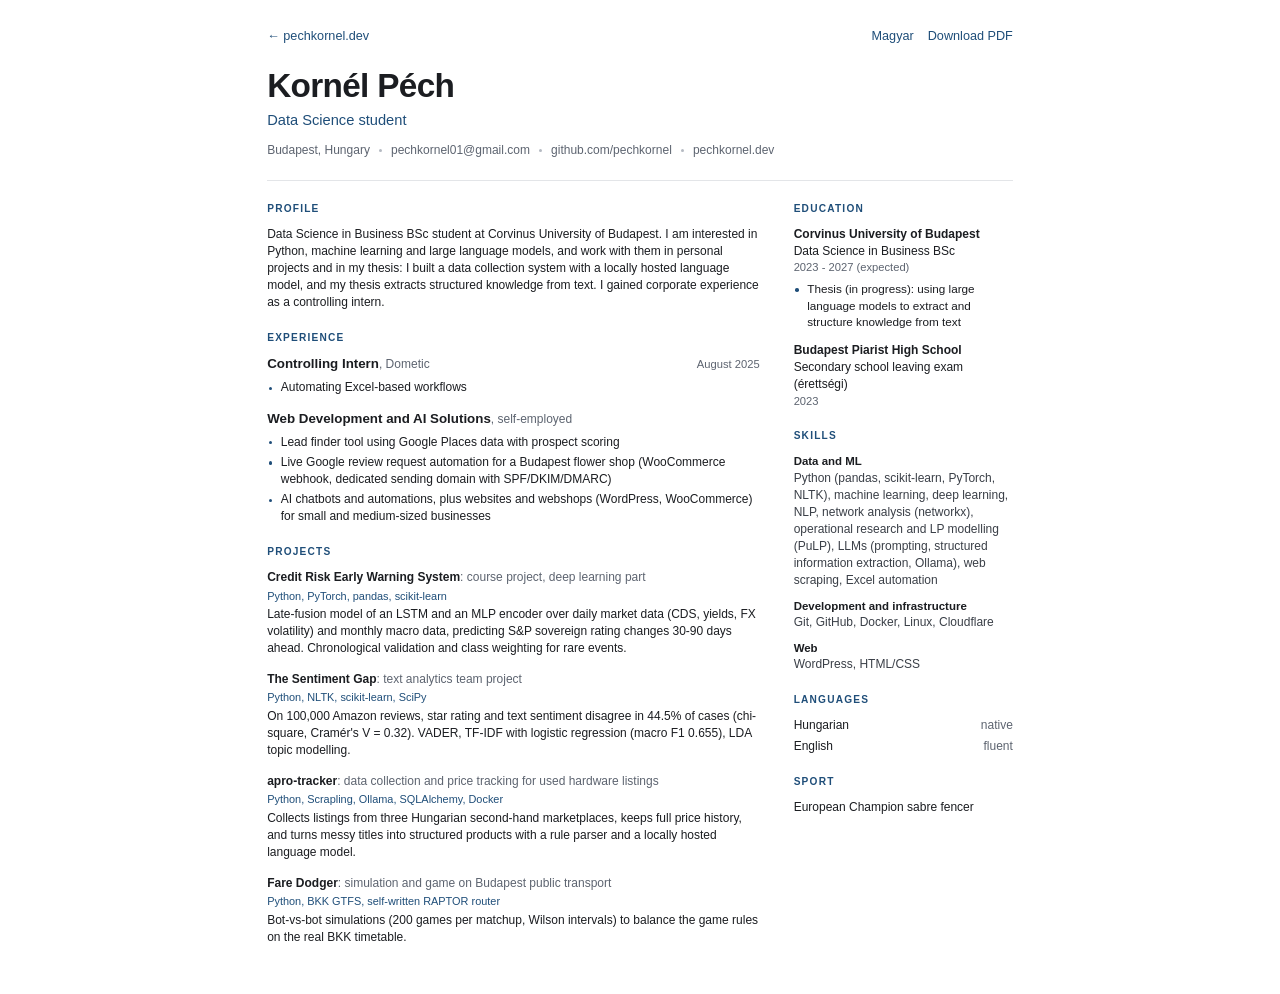
==== site/cv/index.html @ 260a3d38 "Initial public version" ====
<!DOCTYPE html>
<html lang="en"><head><meta charset="utf-8">
<meta name="viewport" content="width=device-width, initial-scale=1">
<title>Kornél Péch, CV</title>
<link rel="icon" href="/assets/favicon.svg" type="image/svg+xml">
<style>@font-face{font-family:Inter;src:url(/assets/fonts/Inter-Regular.woff2) format("woff2");font-weight:400}@font-face{font-family:Inter;src:url(/assets/fonts/Inter-Medium.woff2) format("woff2");font-weight:500}@font-face{font-family:Inter;src:url(/assets/fonts/Inter-SemiBold.woff2) format("woff2");font-weight:600}@font-face{font-family:"Inter Display";src:url(/assets/fonts/InterDisplay-SemiBold.woff2) format("woff2");font-weight:600}</style><style>

* { box-sizing: border-box; margin: 0; padding: 0; }
:root { --ink:#1b1d21; --muted:#5d6470; --line:#e3e5e8; --accent:#1f4e79; }
html { font-family: Inter, sans-serif; color: var(--ink); font-size: 9pt; line-height: 1.42;
       -webkit-font-smoothing: antialiased; }
body { max-width: 210mm; margin: 0 auto; padding: 28px 24px 48px; }
a { color: inherit; text-decoration: none; }
mark { background:none; color:inherit; } .x { background: #fff1c2; color: #7a5a00; padding: 0 2px; border-radius: 2px; }
header { padding-bottom: 5.5mm; border-bottom: 1px solid var(--line); margin-bottom: 5.5mm; }
h1 { font-family: 'Inter Display', Inter, sans-serif; font-weight: 600; font-size: 25pt;
     letter-spacing: -0.02em; line-height: 1.1; }
.title { color: var(--accent); font-weight: 500; font-size: 11pt; margin-top: 1.5mm; }
.contact { color: var(--muted); margin-top: 3mm; display: flex; flex-wrap: wrap; align-items: center; }
.dot { width: 3px; height: 3px; background: #b5bac2; border-radius: 50%; margin: 0 2.4mm; display: inline-block; }
.grid { display: grid; grid-template-columns: 1fr 58mm; gap: 9mm; }
h2 { font-size: 7.6pt; font-weight: 600; letter-spacing: 0.12em; text-transform: uppercase;
     color: var(--accent); margin-bottom: 2.6mm; }
section { margin-bottom: 5.2mm; }
section:last-child { margin-bottom: 0; }
.entry { margin-bottom: 3.6mm; }
.entry:last-child { margin-bottom: 0; }
.row { display: flex; justify-content: space-between; align-items: baseline; gap: 4mm; }
.role { font-weight: 600; font-size: 10pt; }
.org { color: var(--muted); }
.when { color: var(--muted); font-size: 8.4pt; white-space: nowrap; font-variant-numeric: tabular-nums; }
ul { list-style: none; margin-top: 1.3mm; }
li { position: relative; padding-left: 3.6mm; margin-bottom: 0.9mm; }
li::before { content: ""; position: absolute; left: 0.4mm; top: 0.62em; width: 3.5px; height: 3.5px;
             background: var(--accent); border-radius: 50%; }
.pname { font-weight: 600; }
.pdesc { color: var(--muted); }
.stack { font-size: 8.2pt; color: var(--accent); margin: 0.6mm 0 0.6mm; }
aside .entry { margin-bottom: 3mm; }
.school { font-weight: 600; }
.skill { margin-bottom: 2.4mm; }
.skill b { display: block; font-weight: 600; font-size: 8.6pt; }
.skill span { color: #3a3f47; }
.lang { display: flex; justify-content: space-between; margin-bottom: 1mm; }
.lang span:last-child { color: var(--muted); }
.sport { font-weight: 500; }
aside li { font-size: 8.8pt; }

.bar{display:flex;padding:0 0 22px;justify-content:space-between;
 font-family:Inter,sans-serif;font-size:9.5pt}
.bar a{color:#1f4e79;text-decoration:none;margin-left:14px}
@media (max-width:720px){.grid{grid-template-columns:1fr !important}.row{flex-direction:column}}
</style></head>
<body>
<div class="bar"><a href="/" style="margin-left:0">← pechkornel.dev</a><span><a href="/cv/hu/">Magyar</a><a href="/cv/Kornel_Pech_CV.pdf">Download PDF</a></span></div>
<header><h1>Kornél Péch</h1><div class="title">Data Science student</div>
<div class="contact"><span>Budapest, Hungary</span><span class="dot"></span><a href="mailto:pechkornel01@gmail.com">pechkornel01@gmail.com</a><span class="dot"></span><a href="https://github.com/pechkornel">github.com/pechkornel</a><span class="dot"></span><a href="https://pechkornel.dev">pechkornel.dev</a></div></header>
<div class="grid">
<main>
<section><h2>Profile</h2><p>Data Science in Business BSc student at Corvinus University of Budapest. I am interested in Python, machine learning and large language models, and work with them in personal projects and in my thesis: I built a data collection system with a locally hosted language model, and my thesis extracts structured knowledge from text. I gained corporate experience as a controlling intern.</p></section>
<section><h2>Experience</h2><div class="entry"><div class="row"><div><span class="role">Controlling Intern</span><span class="org">, Dometic</span></div><div class="when">August 2025</div></div><ul><li>Automating Excel-based workflows</li></ul></div><div class="entry"><div class="row"><div><span class="role">Web Development and AI Solutions</span><span class="org">, self-employed</span></div><div class="when"></div></div><ul><li>Lead finder tool using Google Places data with prospect scoring</li><li>Live Google review request automation for a Budapest flower shop (WooCommerce webhook, dedicated sending domain with SPF/DKIM/DMARC)</li><li>AI chatbots and automations, plus websites and webshops (WordPress, WooCommerce) for small and medium-sized businesses</li></ul></div></section>
<section><h2>Projects</h2><div class="entry"><div><span class="pname">Credit Risk Early Warning System</span><span class="pdesc">: course project, deep learning part</span></div><div class="stack">Python, PyTorch, pandas, scikit-learn</div><div>Late-fusion model of an LSTM and an MLP encoder over daily market data (CDS, yields, FX volatility) and monthly macro data, predicting S&amp;P sovereign rating changes 30-90 days ahead. Chronological validation and class weighting for rare events.</div></div><div class="entry"><div><span class="pname">The Sentiment Gap</span><span class="pdesc">: text analytics team project</span></div><div class="stack">Python, NLTK, scikit-learn, SciPy</div><div>On 100,000 Amazon reviews, star rating and text sentiment disagree in 44.5% of cases (chi-square, Cramér&#x27;s V = 0.32). VADER, TF-IDF with logistic regression (macro F1 0.655), LDA topic modelling.</div></div><div class="entry"><div><span class="pname">apro-tracker</span><span class="pdesc">: data collection and price tracking for used hardware listings</span></div><div class="stack">Python, Scrapling, Ollama, SQLAlchemy, Docker</div><div>Collects listings from three Hungarian second-hand marketplaces, keeps full price history, and turns messy titles into structured products with a rule parser and a locally hosted language model.</div></div><div class="entry"><div><span class="pname">Fare Dodger</span><span class="pdesc">: simulation and game on Budapest public transport</span></div><div class="stack">Python, BKK GTFS, self-written RAPTOR router</div><div>Bot-vs-bot simulations (200 games per matchup, Wilson intervals) to balance the game rules on the real BKK timetable.</div></div></section>
</main>
<aside>
<section><h2>Education</h2><div class="entry"><div class="school">Corvinus University of Budapest</div><div>Data Science in Business BSc</div><div class="when">2023 - 2027 (expected)</div><ul><li>Thesis (in progress): using large language models to extract and structure knowledge from text</li></ul></div><div class="entry"><div class="school">Budapest Piarist High School</div><div>Secondary school leaving exam (érettségi)</div><div class="when">2023</div></div></section>
<section><h2>Skills</h2><div class="skill"><b>Data and ML</b><span>Python (pandas, scikit-learn, PyTorch, NLTK), machine learning, deep learning, NLP, network analysis (networkx), operational research and LP modelling (PuLP), LLMs (prompting, structured information extraction, Ollama), web scraping, Excel automation</span></div><div class="skill"><b>Development and infrastructure</b><span>Git, GitHub, Docker, Linux, Cloudflare</span></div><div class="skill"><b>Web</b><span>WordPress, HTML/CSS</span></div></section>
<section><h2>Languages</h2><div class="lang"><span>Hungarian</span><span>native</span></div><div class="lang"><span>English</span><span>fluent</span></div></section>
<section><h2>Sport</h2><div class="sport">European Champion sabre fencer</div></section>
</aside>
</div>
</body></html>
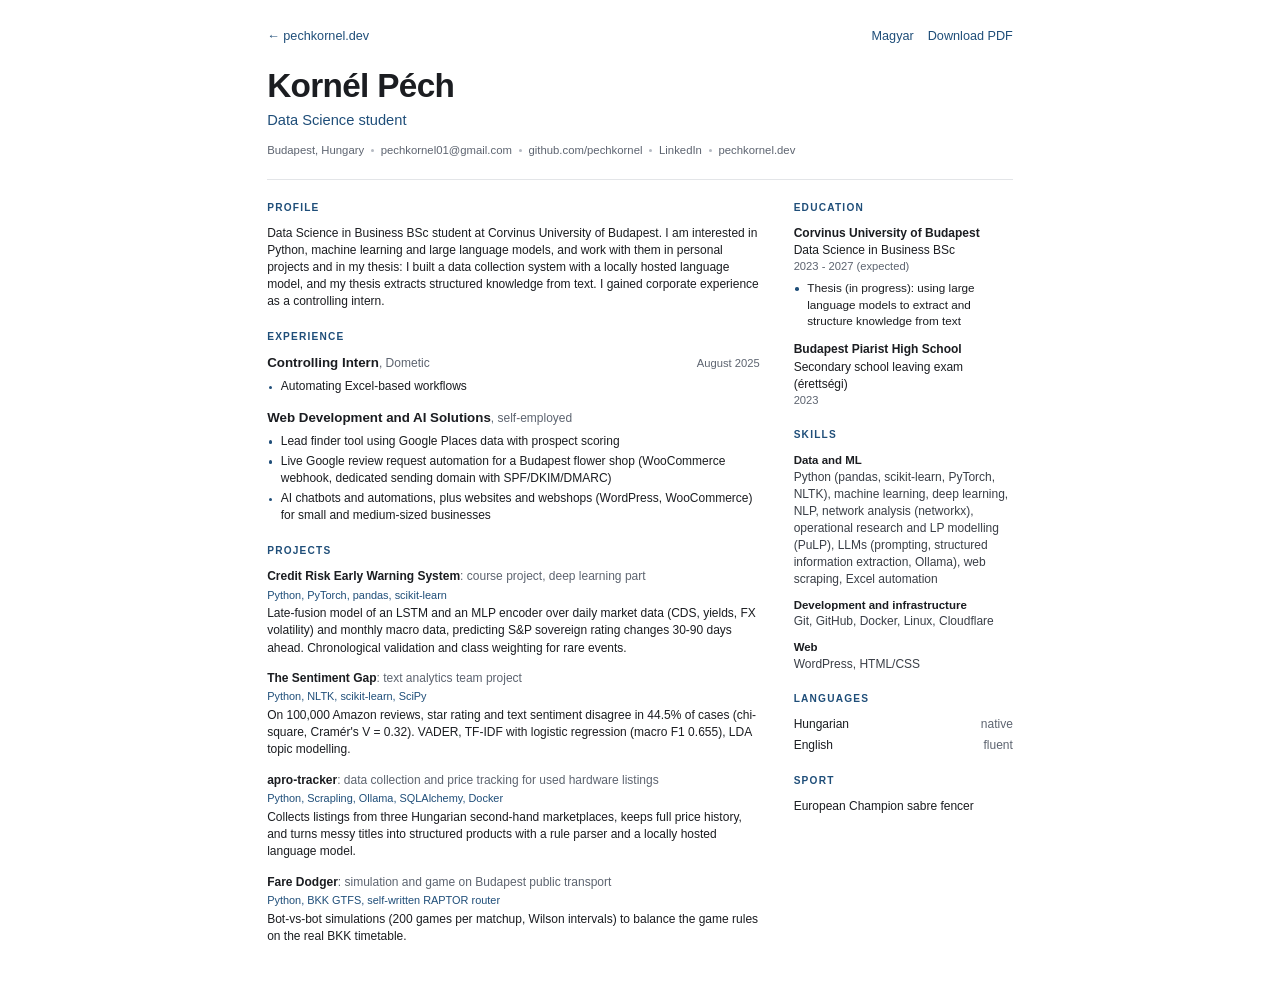
==== commit 7e6f35bc: "Add LinkedIn to CV and site Co-Authored-By: Claude Opus 5.5 <noreply@anthropic.com> Claude-Session: " ====
--- a/site/cv/index.html
+++ b/site/cv/index.html
@@ -16,8 +16,8 @@
 h1 { font-family: 'Inter Display', Inter, sans-serif; font-weight: 600; font-size: 25pt;
      letter-spacing: -0.02em; line-height: 1.1; }
 .title { color: var(--accent); font-weight: 500; font-size: 11pt; margin-top: 1.5mm; }
-.contact { color: var(--muted); margin-top: 3mm; display: flex; flex-wrap: wrap; align-items: center; }
-.dot { width: 3px; height: 3px; background: #b5bac2; border-radius: 50%; margin: 0 2.4mm; display: inline-block; }
+.contact { color: var(--muted); margin-top: 3mm; display: flex; flex-wrap: wrap; align-items: center; font-size: 8.5pt; }
+.dot { width: 3px; height: 3px; background: #b5bac2; border-radius: 50%; margin: 0 1.8mm; display: inline-block; }
 .grid { display: grid; grid-template-columns: 1fr 58mm; gap: 9mm; }
 h2 { font-size: 7.6pt; font-weight: 600; letter-spacing: 0.12em; text-transform: uppercase;
      color: var(--accent); margin-bottom: 2.6mm; }
@@ -54,7 +54,7 @@
 <body>
 <div class="bar"><a href="/" style="margin-left:0">← pechkornel.dev</a><span><a href="/cv/hu/">Magyar</a><a href="/cv/Kornel_Pech_CV.pdf">Download PDF</a></span></div>
 <header><h1>Kornél Péch</h1><div class="title">Data Science student</div>
-<div class="contact"><span>Budapest, Hungary</span><span class="dot"></span><a href="mailto:pechkornel01@gmail.com">pechkornel01@gmail.com</a><span class="dot"></span><a href="https://github.com/pechkornel">github.com/pechkornel</a><span class="dot"></span><a href="https://pechkornel.dev">pechkornel.dev</a></div></header>
+<div class="contact"><span>Budapest, Hungary</span><span class="dot"></span><a href="mailto:pechkornel01@gmail.com">pechkornel01@gmail.com</a><span class="dot"></span><a href="https://github.com/pechkornel">github.com/pechkornel</a><span class="dot"></span><a href="https://www.linkedin.com/in/kornel-pech-41663a252/">LinkedIn</a><span class="dot"></span><a href="https://pechkornel.dev">pechkornel.dev</a></div></header>
 <div class="grid">
 <main>
 <section><h2>Profile</h2><p>Data Science in Business BSc student at Corvinus University of Budapest. I am interested in Python, machine learning and large language models, and work with them in personal projects and in my thesis: I built a data collection system with a locally hosted language model, and my thesis extracts structured knowledge from text. I gained corporate experience as a controlling intern.</p></section>
